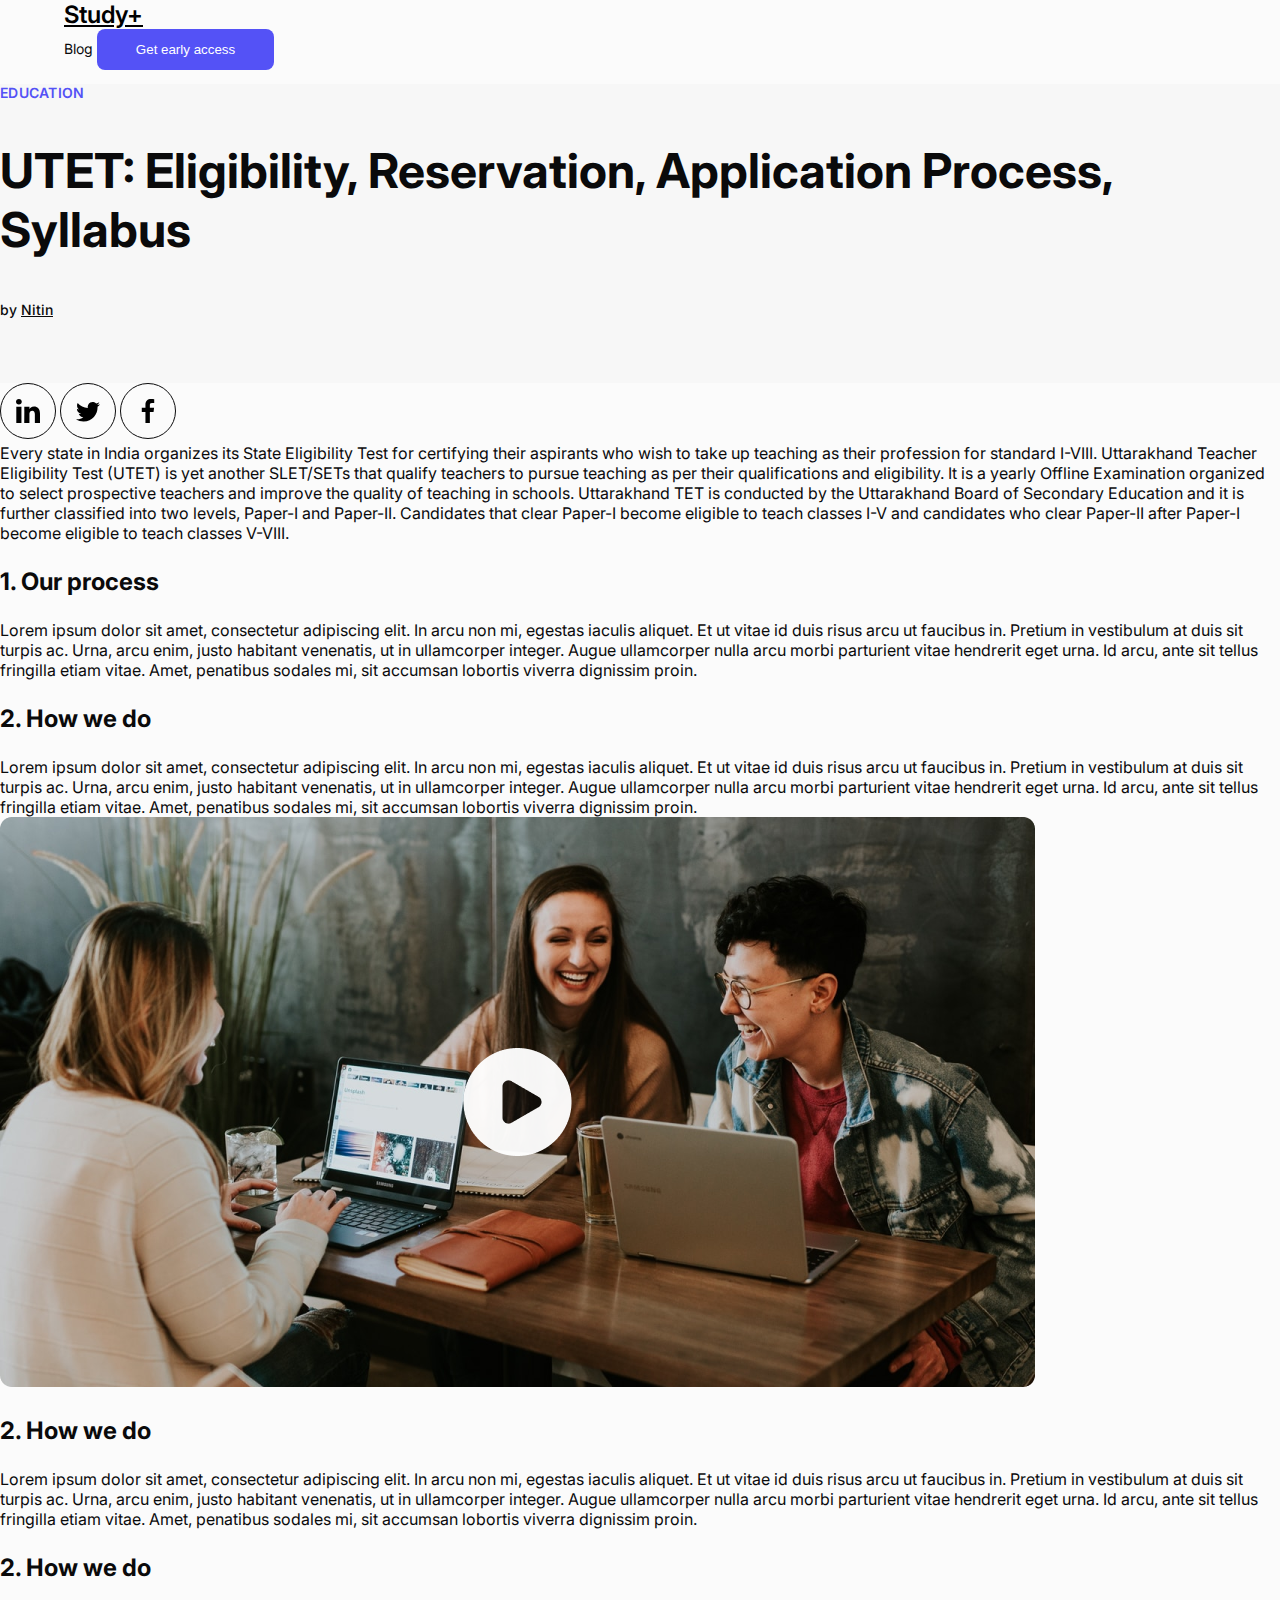
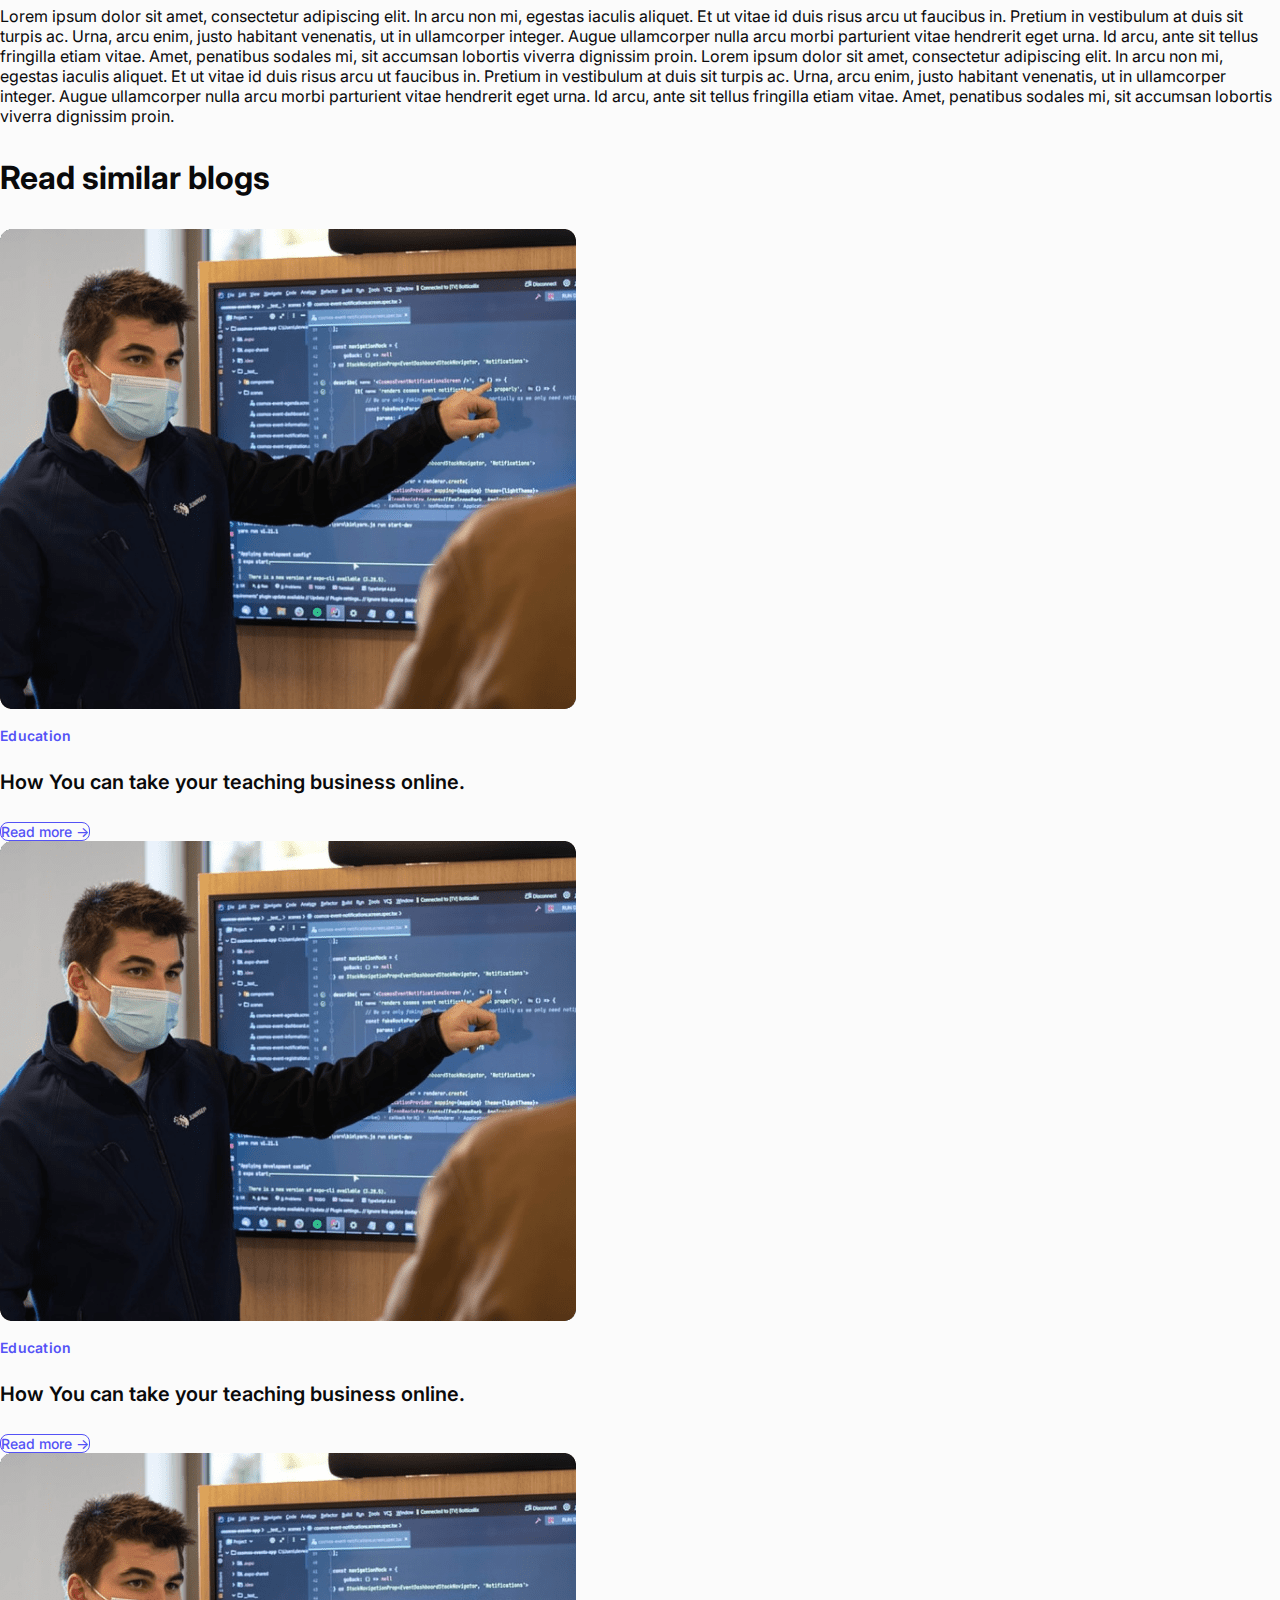
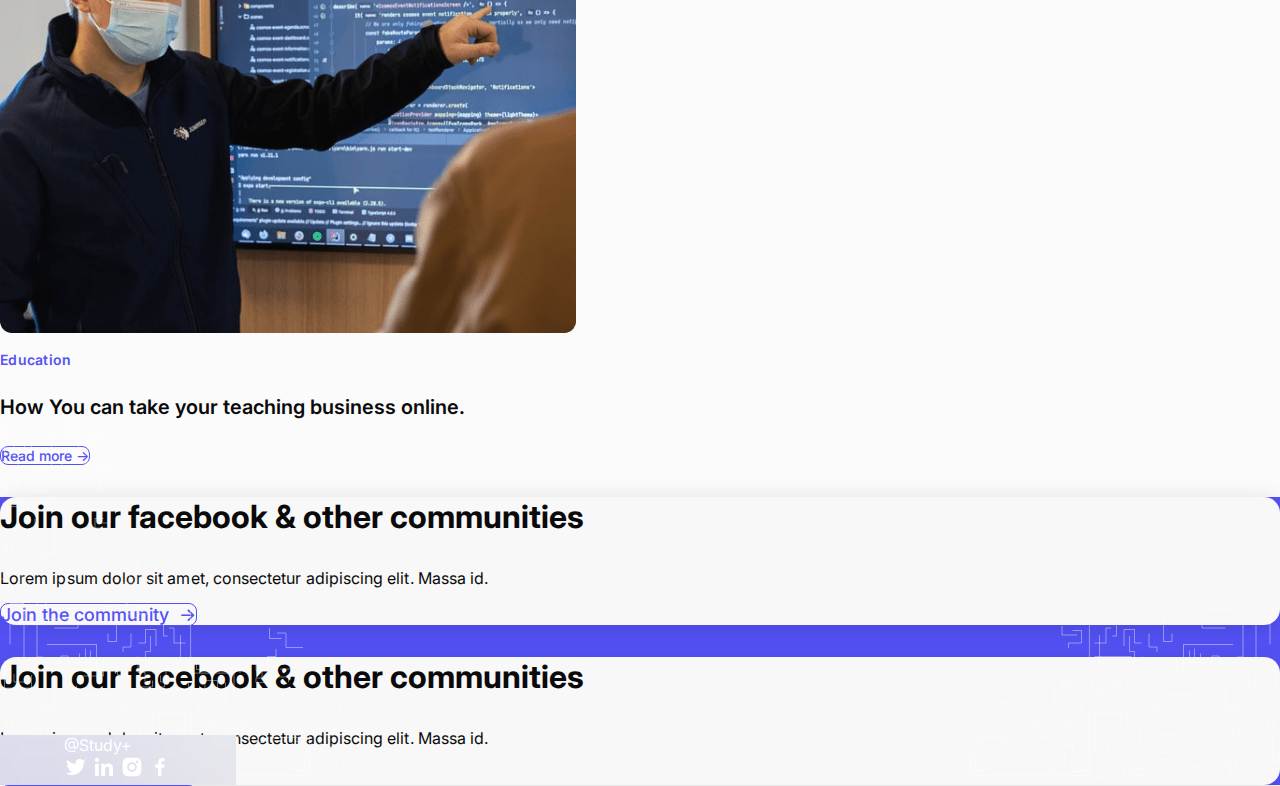
==== Blog-Individual.html @ 9e2ff898 "first" ====
<!doctype html>
<html lang="en">

<head>
    <!-- Required meta tags -->
    <meta charset="utf-8">
    <meta name="viewport" content="width=device-width, initial-scale=1">

    <!-- Bootstrap CSS -->
    <link href="https://cdn.jsdelivr.net/npm/bootstrap@5.1.0/dist/css/bootstrap.min.css" rel="stylesheet"
        integrity="sha384-KyZXEAg3QhqLMpG8r+8fhAXLRk2vvoC2f3B09zVXn8CA5QIVfZOJ3BCsw2P0p/We" crossorigin="anonymous">

    <!-- Font CSS -->
    <link rel="preconnect" href="https://fonts.googleapis.com">
    <link rel="preconnect" href="https://fonts.gstatic.com" crossorigin>
    <link href="https://fonts.googleapis.com/css2?family=Inter:wght@100;200;300;400;500;600;700;800;900&display=swap"
        rel="stylesheet">

    <!-- Custom CSS -->
    <link rel="stylesheet" href="./css/blog-indi.css">

    <title>Hello, world!</title>
</head>

<body>
    <div class="custom-container">
        <nav class="navbar navbar-expand-lg pt-3 mb-3">
            <div class="container-fluid ">
                <a class="navbar-brand" href="index.html">Study+</a>
                <div class="d-flex align-items-center">
                    <a class="blog me-5" href="Blog.html">Blog</a>
                    <button class="btn-get d-flex align-items-center justify-content-center">Get early access</button>
                </div>
            </div>
        </nav>
    </div>
    <section class="top-bg pt-5 pe-5 ps-5">
        <div class="row">
            <div class="col-lg-1"></div>
            <div class="col-lg-10">
                <div class="blog-content">
                    <p>Education</p>
                    <h2 class="w-75 mb-4">UTET: Eligibility, Reservation, Application Process, Syllabus</h2>
                    <span>by <a style="color: #0A0A0B;" href="#">Nitin</a></span>
                </div>
            </div>
            <div class="col-lg-1"></div>
        </div>
    </section>
    <section class="pt-5 pe-5 ps-5">
        <div class="row pb-5">
            <div class="col-lg-1"></div>
            <div class="col-lg-10">
                <div class="row">
                    <div class="col-lg-1">
                        <div class="d-flex flex-column" style="position: sticky; top: 10%;">
                            <a class="mb-4" href="#"><img src="./assets/linkedn-social-icon.svg"></a>
                            <a class="mb-4" href="#"><img src="./assets/twitter-social-icon.svg"></a>
                            <a class="mb-4" href="#"><img src="./assets/facebook-social-icon.svg"></a>
                        </div>
                    </div>
                    <div class="col-lg-8">
                        <div class="blog-desc text-start">
                            <span>Every state in India organizes its State Eligibility Test for certifying their
                                aspirants who wish to take up teaching as their profession for standard I-VIII.
                                Uttarakhand Teacher Eligibility Test (UTET) is yet another SLET/SETs that qualify
                                teachers to pursue teaching as per their qualifications and eligibility. It is a yearly
                                Offline Examination organized to select prospective teachers and improve the quality of
                                teaching in schools. Uttarakhand TET is conducted by the Uttarakhand Board of Secondary
                                Education and it is further classified into two levels, Paper-I and Paper-II. Candidates
                                that clear Paper-I become eligible to teach classes I-V and candidates who clear
                                Paper-II after Paper-I become eligible to teach classes V-VIII.</span>
                            <p class="mt-4">1. Our process</p>
                            <span>Lorem ipsum dolor sit amet, consectetur adipiscing elit. In arcu non mi, egestas
                                iaculis aliquet. Et ut vitae id duis risus arcu ut faucibus in. Pretium in vestibulum at
                                duis sit turpis ac. Urna, arcu enim, justo habitant venenatis, ut in ullamcorper
                                integer. Augue ullamcorper nulla arcu morbi parturient vitae hendrerit eget urna. Id
                                arcu, ante sit tellus fringilla etiam vitae. Amet, penatibus sodales mi, sit accumsan
                                lobortis viverra dignissim proin.</span>
                            <p class="mt-4">2. How we do</p>
                            <span>Lorem ipsum dolor sit amet, consectetur adipiscing elit. In arcu non mi, egestas
                                iaculis aliquet. Et ut vitae id duis risus arcu ut faucibus in. Pretium in vestibulum at
                                duis sit turpis ac. Urna, arcu enim, justo habitant venenatis, ut in ullamcorper
                                integer. Augue ullamcorper nulla arcu morbi parturient vitae hendrerit eget urna. Id
                                arcu, ante sit tellus fringilla etiam vitae. Amet, penatibus sodales mi, sit accumsan
                                lobortis viverra dignissim proin.</span>
                            <img class="w-100 mt-5" src="./assets/Group 7324.png">
                            <p class="mt-5">2. How we do</p>
                            <span>Lorem ipsum dolor sit amet, consectetur adipiscing elit. In arcu non mi, egestas
                                iaculis aliquet. Et ut vitae id duis risus arcu ut faucibus in. Pretium in vestibulum at
                                duis sit turpis ac. Urna, arcu enim, justo habitant venenatis, ut in ullamcorper
                                integer. Augue ullamcorper nulla arcu morbi parturient vitae hendrerit eget urna. Id
                                arcu, ante sit tellus fringilla etiam vitae. Amet, penatibus sodales mi, sit accumsan
                                lobortis viverra dignissim proin.</span>
                            <p class="mt-4">2. How we do</p>
                            <span>Lorem ipsum dolor sit amet, consectetur adipiscing elit. In arcu non mi, egestas
                                iaculis aliquet. Et ut vitae id duis risus arcu ut faucibus in. Pretium in vestibulum at
                                duis sit turpis ac. Urna, arcu enim, justo habitant venenatis, ut in ullamcorper
                                integer. Augue ullamcorper nulla arcu morbi parturient vitae hendrerit eget urna. Id
                                arcu, ante sit tellus fringilla etiam vitae. Amet, penatibus sodales mi, sit accumsan
                                lobortis viverra dignissim proin.</span>
                            <span>Lorem ipsum dolor sit amet, consectetur adipiscing elit. In arcu non mi, egestas
                                iaculis aliquet. Et ut vitae id duis risus arcu ut faucibus in. Pretium in vestibulum at
                                duis sit turpis ac. Urna, arcu enim, justo habitant venenatis, ut in ullamcorper
                                integer. Augue ullamcorper nulla arcu morbi parturient vitae hendrerit eget urna. Id
                                arcu, ante sit tellus fringilla etiam vitae. Amet, penatibus sodales mi, sit accumsan
                                lobortis viverra dignissim proin.</span>
                        </div>
                    </div>
                    <div class="col-lg-3"></div>
                </div>
            </div>
            <div class="col-lg-1"></div>
        </div>
        <section class="justify-content-center align-items-center mt-5 ps-5 pe-5 mb-5">
            <h3 class="read mb-5">Read similar blogs</h3>
            <div class="row align-items-center justify-content-center">
                <div class="col-lg-4">
                    <img class="w-100" src="./assets/dummy-blog.png">
                    <div class="text-start blog-content-list">
                        <p class="mb-2 mt-2">Education</p>
                        <h4>How You can take your teaching business online.</h4>
                        <a href="#" class="d-flex justify-content-center align-items-center mt-4">Read more -></a>
                    </div>
                </div>
                <div class="col-lg-4">
                    <img class="w-100" src="./assets/dummy-blog.png">
                    <div class="text-start blog-content-list">
                        <p class="mb-2 mt-2">Education</p>
                        <h4>How You can take your teaching business online.</h4>
                        <a href="#" class="d-flex justify-content-center align-items-center mt-4">Read more -></a>
                    </div>
                </div>
                <div class="col-lg-4">
                    <img class="w-100" src="./assets/dummy-blog.png">
                    <div class="text-start blog-content-list">
                        <p class="mb-2 mt-2">Education</p>
                        <h4>How You can take your teaching business online.</h4>
                        <a href="#" class="d-flex justify-content-center align-items-center mt-4">Read more -></a>
                    </div>
                </div>
            </div>
        </section>
    </section>
    <section class="vh-100 overflow-hidden d-flex justify-content-center align-items-center last-sec mt-5">
        <div class="row align-items-center justify-content-center">
            <div class="col-lg-2"></div>
            <div class="col-lg-4">
                <div class="card pt-4 ps-4 pb-4 pe-5">
                    <h3>Join our facebook & other communities</h3>
                    <p>Lorem ipsum dolor sit amet, consectetur adipiscing elit. Massa id.</p>
                    <a href="#" class="d-flex justify-content-center align-items-center">Join the community
                        &nbsp;-></a>
                </div>
            </div>
            <div class="col-lg-4">
                <div class="card pt-4 ps-4 pb-4 pe-5">
                    <h3>Join our facebook & other communities</h3>
                    <p>Lorem ipsum dolor sit amet, consectetur adipiscing elit. Massa id.</p>
                    <a href="#" class="d-flex justify-content-center align-items-center">Join the community
                        &nbsp;-></a>
                </div>
            </div>
            <div class="col-lg-2"></div>
        </div>
        <img class="left-footer-svg" src="./assets/decoration-left.svg">
        <img class="right-footer-svg" src="./assets/decoration-right.svg">
        <footer class="footer d-flex justify-content-between w-100 align-items-center">
            <a href="index.html">@Study+</a>
            <div class="d-flex">
                <a href="#"><img class="me-3" src="./assets/bx_bxl-twitter.svg"></a>
                <a href="#"><img class="me-3" src="./assets/bx_bxl-linkedin.svg"></a>
                <a href="#"><img class="me-3" src="./assets/ant-design_instagram-filled.svg"></a>
                <a href="#"><img src="./assets/bx_bxl-facebook.svg"></a>
            </div>
        </footer>
    </section>

    <!-- Bootstrap Bundle with Popper -->
    <script src="https://cdn.jsdelivr.net/npm/bootstrap@5.1.0/dist/js/bootstrap.bundle.min.js"
        integrity="sha384-U1DAWAznBHeqEIlVSCgzq+c9gqGAJn5c/t99JyeKa9xxaYpSvHU5awsuZVVFIhvj"
        crossorigin="anonymous"></script>

</body>

</html>
---- css/blog-indi.css ----
body{
    font-family: 'Inter', sans-serif;
    box-sizing: border-box;
    margin: 0;
    padding: 0;
    font-weight: 400;
    background-color: #FBFBFB;
}

.custom-container{
    padding-left: 5%;
    padding-right: 5%;
}

.bgcolor.scrolled {
    background-color: #FFFFFF;
    transition: background 200ms linear;
    height: 12%;
}

.navbar-brand{
    font-size: 24px;
    font-weight: 600;
    color: #000000;
}

.blog{
    text-decoration: none;
    color: #0A0A0B;
    font-size: 14px;
}

.btn-get{
    height: 41px;
    width: 177px;
    background-color: #5452F6;
    color: #FFFFFF;
    border-radius: 8px;
    border: none;
    font-weight: 500;
}

.top-bg{
    background-color: #F7F7F7;
    position: relative;
    padding-bottom: 5%;
}

.blog-content > p{
    font-weight: 600;
    letter-spacing: 0.02em;
    color: #5452F6;
    text-transform: uppercase;
    font-size: 14px;
}

.blog-content > h2{
    font-size: 48px;
    color: #0A0A0B;
    font-weight: 700;
}

.blog-content > span{
    color: #0A0A0B;
    font-size: 14px;
    font-weight: 500;
}

.blog-desc > span{
    color: #0A0A0B;
}

.blog-desc > p{
    color: #0A0A0B;
    font-weight: 700;
    font-size: 24px;
}

.read{
    font-size: 32px;
    color: #0A0A0B;
    font-weight: 700;
}

.blog-content-list > p{
    font-weight: 600;
    font-size: 14px;
    letter-spacing: 0.02em;
    color: #5452F6;
}

.blog-content-list > h4{
    font-size: 20px;
    color: #0A0A0B;
    font-weight: 600;
}

.blog-content-list > a{
    background-color: transparent;
    border: 1px solid #5452F6;
    border-radius: 8px;
    height: 41px;
    width: 141px;
    font-weight: 500;
    font-size: 14px;
    color: #5452F6;
    text-decoration: none;
}

.last-sec{
    background-color: #5452F6;
    position: relative;
}

.card{
    background-color: #F8F8F8;
    box-shadow: 0px 4px 24px 1px rgba(0, 0, 0, 0.12);
    border-radius: 16px;
    border: none;
    z-index: 2;
}

.card > h3{
    font-weight: 700;
    font-size: 32px;
    color: #0A0A0B;
}

.card > p{
    letter-spacing: 0.004em;
    color: #0A0A0B;
}

.card > a{
    border: 1px solid #5452F6;
    border-radius: 8px;
    color: #5452F6;
    font-size: 18px;
    font-weight: 500;
    height: 58px;
    width: 272px;
    text-decoration: none;
    margin-top: 30%;
}

.footer{
    position: absolute;
    bottom: 0;
    background: linear-gradient(180deg, rgba(255, 255, 255, 0.2) -55.47%, rgba(255, 255, 255, 0.06) 129.69%);
    backdrop-filter: blur(64px);
    padding-left: 5%;
    padding-right: 5%;
    height: 50px;
}

.footer > a{
    text-decoration: none;
    color: #FFFFFF;
}

.left-footer-svg{
    position: absolute;
    bottom: 0;
    left: 0;
}

.right-footer-svg{
    position: absolute;
    bottom: 0;
    right: 0;
}
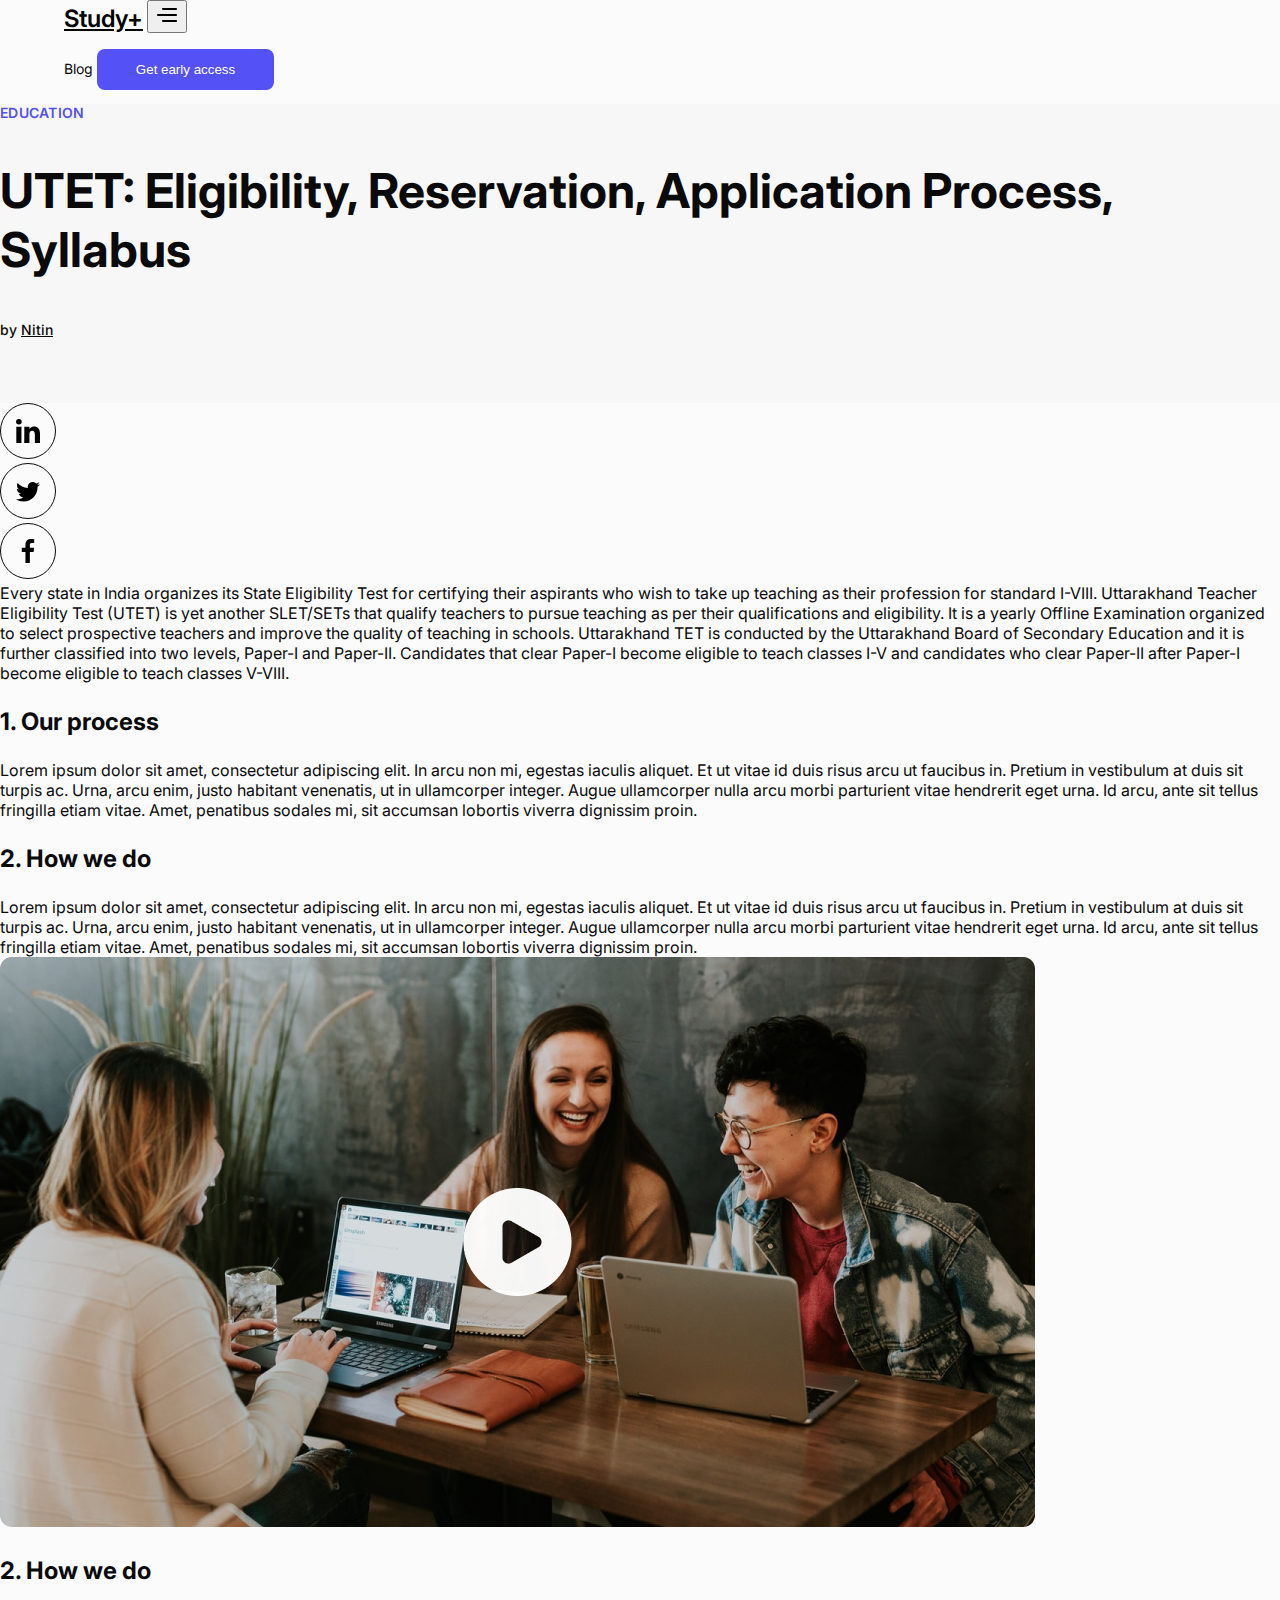
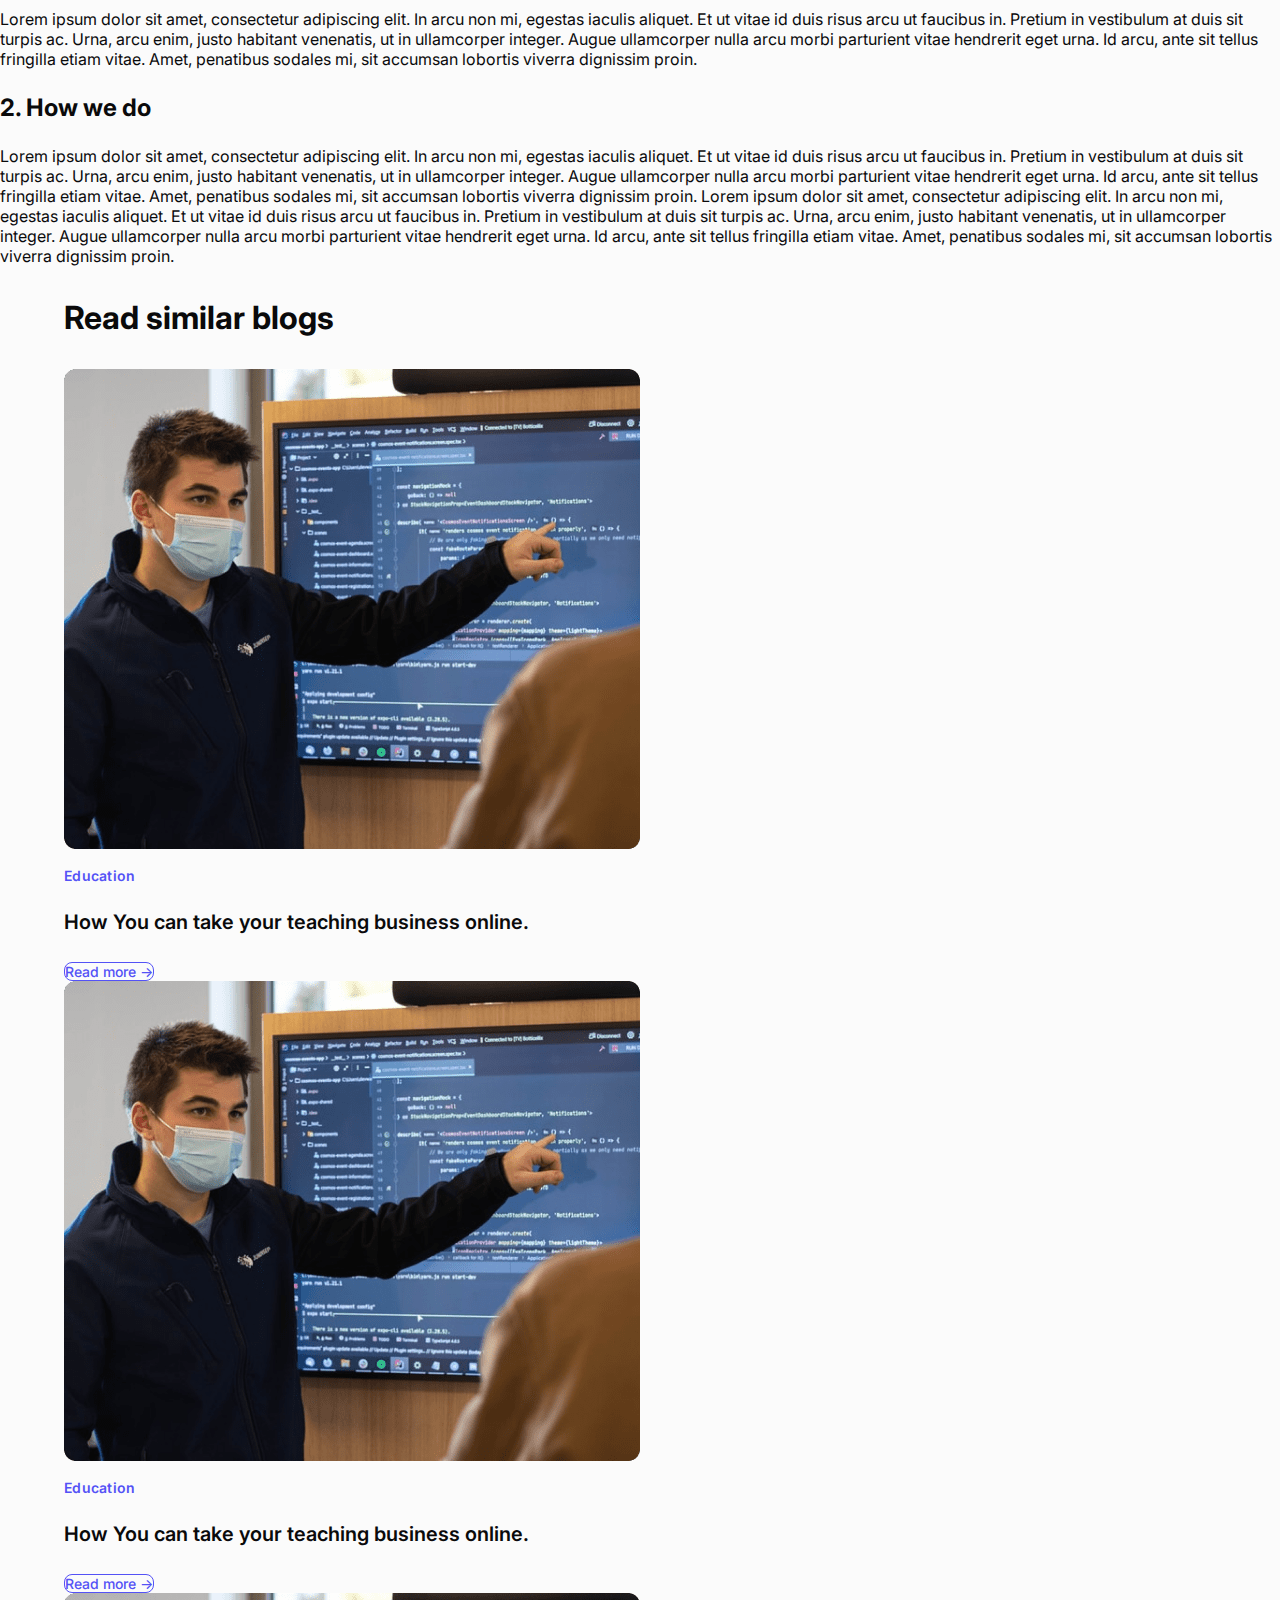
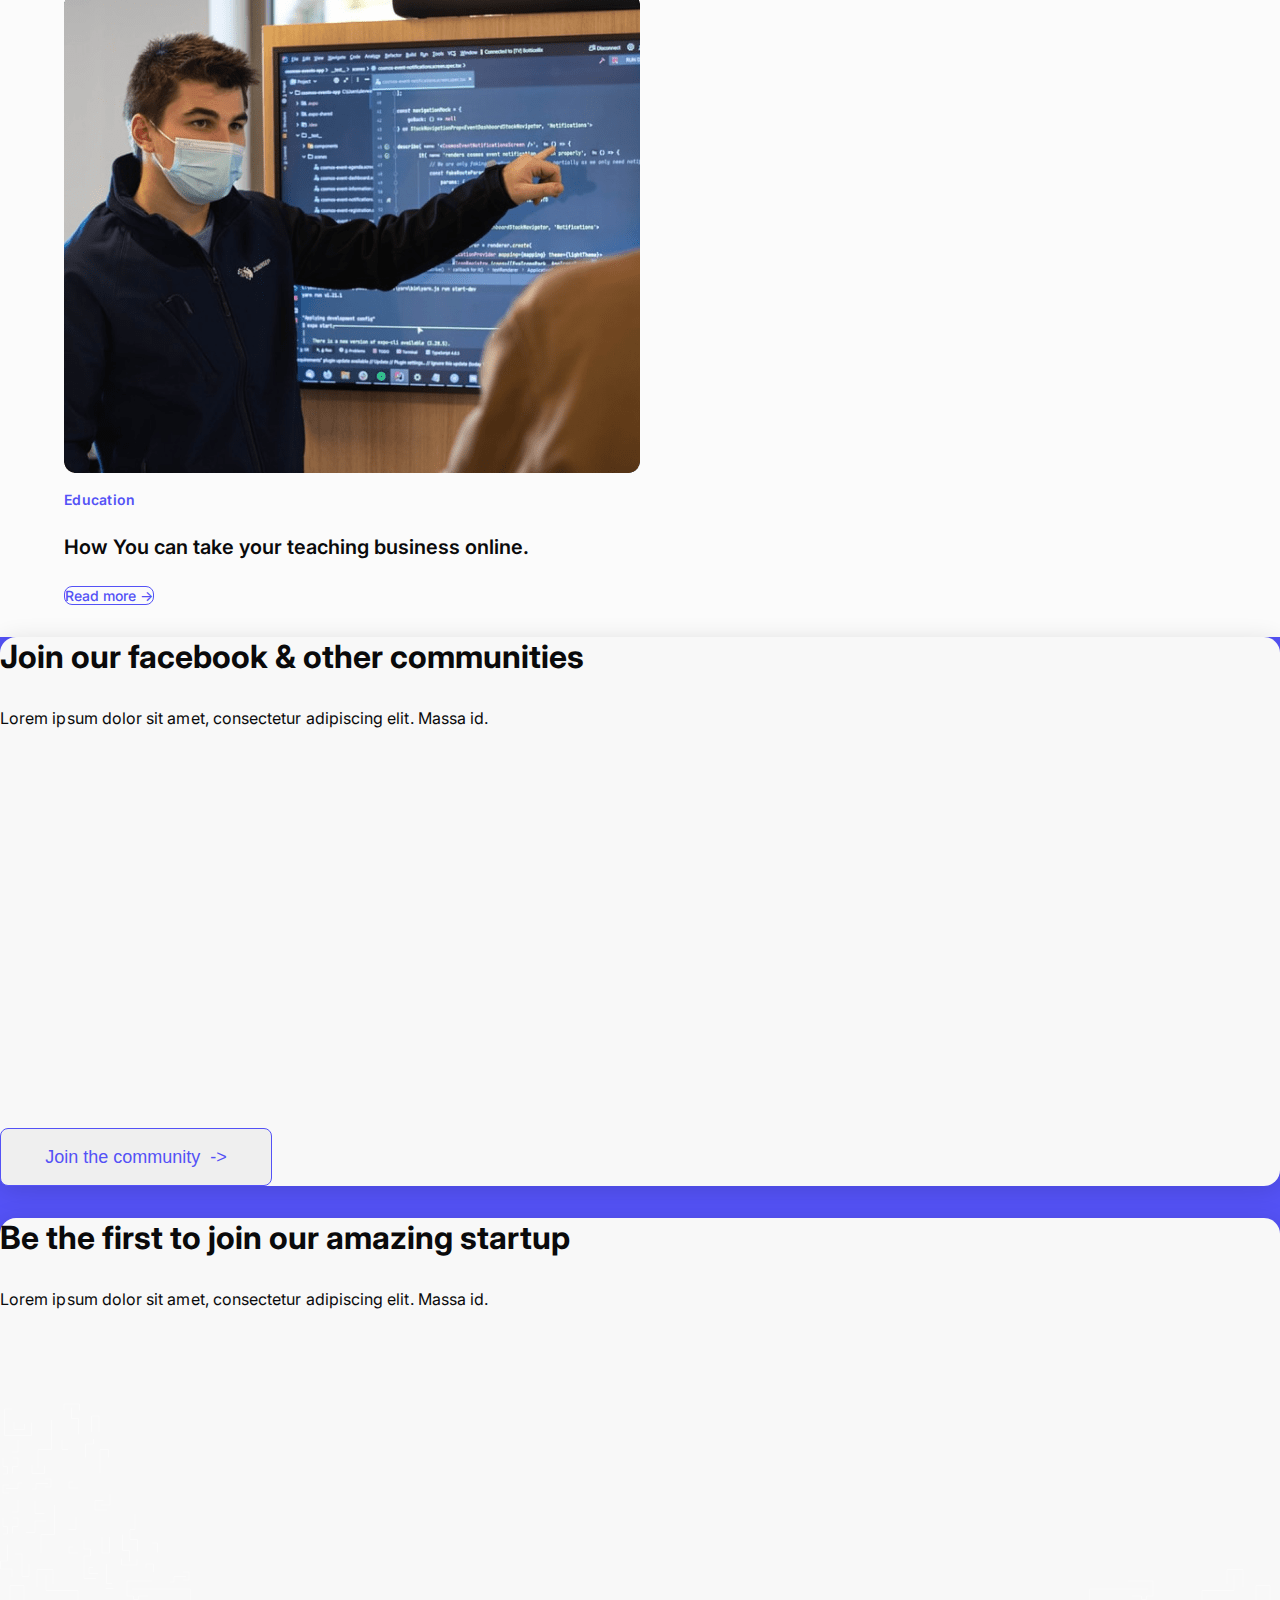
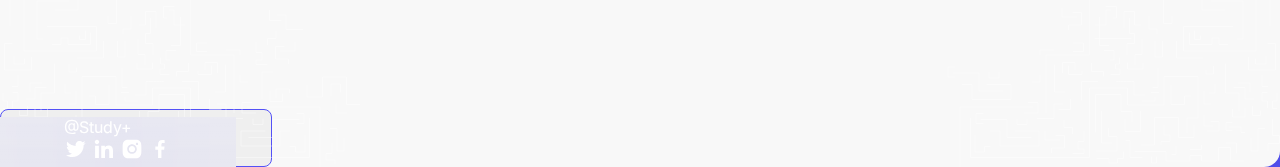
==== commit 2670f78d: "fivth" ====
--- a/Blog-Individual.html
+++ b/Blog-Individual.html
@@ -24,12 +24,21 @@
 
 <body>
     <div class="custom-container">
-        <nav class="navbar navbar-expand-lg pt-3 mb-3">
-            <div class="container-fluid ">
+        <nav class="navbar navbar-expand-lg pt-3">
+            <div class="container-fluid">
                 <a class="navbar-brand" href="index.html">Study+</a>
-                <div class="d-flex align-items-center">
-                    <a class="blog me-5" href="Blog.html">Blog</a>
-                    <button class="btn-get d-flex align-items-center justify-content-center">Get early access</button>
+                <button class="navbar-toggler" type="button" data-bs-toggle="collapse" data-bs-target="#navbarSupportedContent" aria-controls="navbarSupportedContent" aria-expanded="false" aria-label="Toggle navigation">
+                    <span class="navbar-toggler-icon">
+                        <img src="./assets/nav.svg" >
+                    </span>
+                </button>
+                <div class="collapse navbar-collapse" id="navbarSupportedContent">
+                    <ul class="navbar-nav me-auto mb-2 mb-lg-0"></ul>
+                    <div class="d-flex align-items-center">
+                        <a class="blog me-5" href="Blog.html">Blog</a>
+                        <button type="button" data-bs-toggle="modal" data-bs-target="#getEarlyAccess"
+                            class="btn-get d-flex align-items-center justify-content-center">Get early access</button>
+                    </div>
                 </div>
             </div>
         </nav>
@@ -53,7 +62,7 @@
             <div class="col-lg-10">
                 <div class="row">
                     <div class="col-lg-1">
-                        <div class="d-flex flex-column" style="position: sticky; top: 10%;">
+                        <div class="social-icons">
                             <a class="mb-4" href="#"><img src="./assets/linkedn-social-icon.svg"></a>
                             <a class="mb-4" href="#"><img src="./assets/twitter-social-icon.svg"></a>
                             <a class="mb-4" href="#"><img src="./assets/facebook-social-icon.svg"></a>
@@ -112,7 +121,7 @@
             </div>
             <div class="col-lg-1"></div>
         </div>
-        <section class="justify-content-center align-items-center mt-5 ps-5 pe-5 mb-5">
+        <section class="justify-content-center align-items-center mt-5 mb-5 pad">
             <h3 class="read mb-5">Read similar blogs</h3>
             <div class="row align-items-center justify-content-center">
                 <div class="col-lg-4">
@@ -142,23 +151,23 @@
             </div>
         </section>
     </section>
-    <section class="vh-100 overflow-hidden d-flex justify-content-center align-items-center last-sec mt-5">
+    <section class="vh-100 d-flex overflow-hidden justify-content-center align-items-center last-sec mt-5">
         <div class="row align-items-center justify-content-center">
             <div class="col-lg-2"></div>
             <div class="col-lg-4">
                 <div class="card pt-4 ps-4 pb-4 pe-5">
                     <h3>Join our facebook & other communities</h3>
                     <p>Lorem ipsum dolor sit amet, consectetur adipiscing elit. Massa id.</p>
-                    <a href="#" class="d-flex justify-content-center align-items-center">Join the community
-                        &nbsp;-></a>
+                    <button type="button" data-bs-toggle="modal" data-bs-target="#JoinCommunityModal" class="d-flex justify-content-center align-items-center">Join the community
+                        &nbsp;-></button>
                 </div>
             </div>
             <div class="col-lg-4">
                 <div class="card pt-4 ps-4 pb-4 pe-5">
-                    <h3>Join our facebook & other communities</h3>
+                    <h3>Be the first to join our amazing startup</h3>
                     <p>Lorem ipsum dolor sit amet, consectetur adipiscing elit. Massa id.</p>
-                    <a href="#" class="d-flex justify-content-center align-items-center">Join the community
-                        &nbsp;-></a>
+                    <button type="button" data-bs-toggle="modal" data-bs-target="#getEarlyAccess" class="d-flex justify-content-center align-items-center">Get early access
+                        &nbsp;-></button>
                 </div>
             </div>
             <div class="col-lg-2"></div>
--- a/css/blog-indi.css
+++ b/css/blog-indi.css
@@ -24,6 +24,10 @@
     color: #000000;
 }
 
+.navbar-toggler:focus {
+    box-shadow: none;
+}
+
 .blog{
     text-decoration: none;
     color: #0A0A0B;
@@ -46,6 +50,14 @@
     padding-bottom: 5%;
 }
 
+.social-icons{
+    position: sticky; 
+    top: 10%;
+    display: flex;
+    flex-direction: column;
+    justify-content: space-between;
+}
+
 .blog-content > p{
     font-weight: 600;
     letter-spacing: 0.02em;
@@ -131,7 +143,7 @@
     color: #0A0A0B;
 }
 
-.card > a{
+.card > button{
     border: 1px solid #5452F6;
     border-radius: 8px;
     color: #5452F6;
@@ -168,4 +180,60 @@
     position: absolute;
     bottom: 0;
     right: 0;
+}
+
+.pad{
+    margin-left: 5%;
+    margin-right: 5%;
+}
+
+@media only screen and (max-width: 600px) {
+    .blog-content > h2{
+        font-size: 28px;
+        width: 100% !important;
+    }
+    .social-icons{
+        flex-direction: row;
+    }
+    .blog-desc > span{
+        font-size: 14px;
+    }
+    .blog-desc > p{
+        font-size: 22px;
+    }
+    .pad{
+        margin-left: 0%;
+        margin-right: 0%;
+    }.read{
+        font-size: 24px;
+    }
+    .blog-content-list > a{
+        height: 35px;
+        width: 130px;
+        font-size: 12px;
+        margin-bottom: 15%;
+    }
+    .card > h3{
+        font-size: 22px;
+    }
+    .card > p{
+        font-size: 12px;
+    }
+    .card > button{
+        font-size: 14px;
+        height: 45px;
+        width: 250px;
+        margin-top: 25%;
+    }
+    .card{
+        margin-bottom: 7%;
+        margin-left: 8%;
+        margin-right: 8%;
+    }
+    .footer{
+        height: 40px;
+    }
+    .right-footer-svg{
+        display: none;
+    }
 }